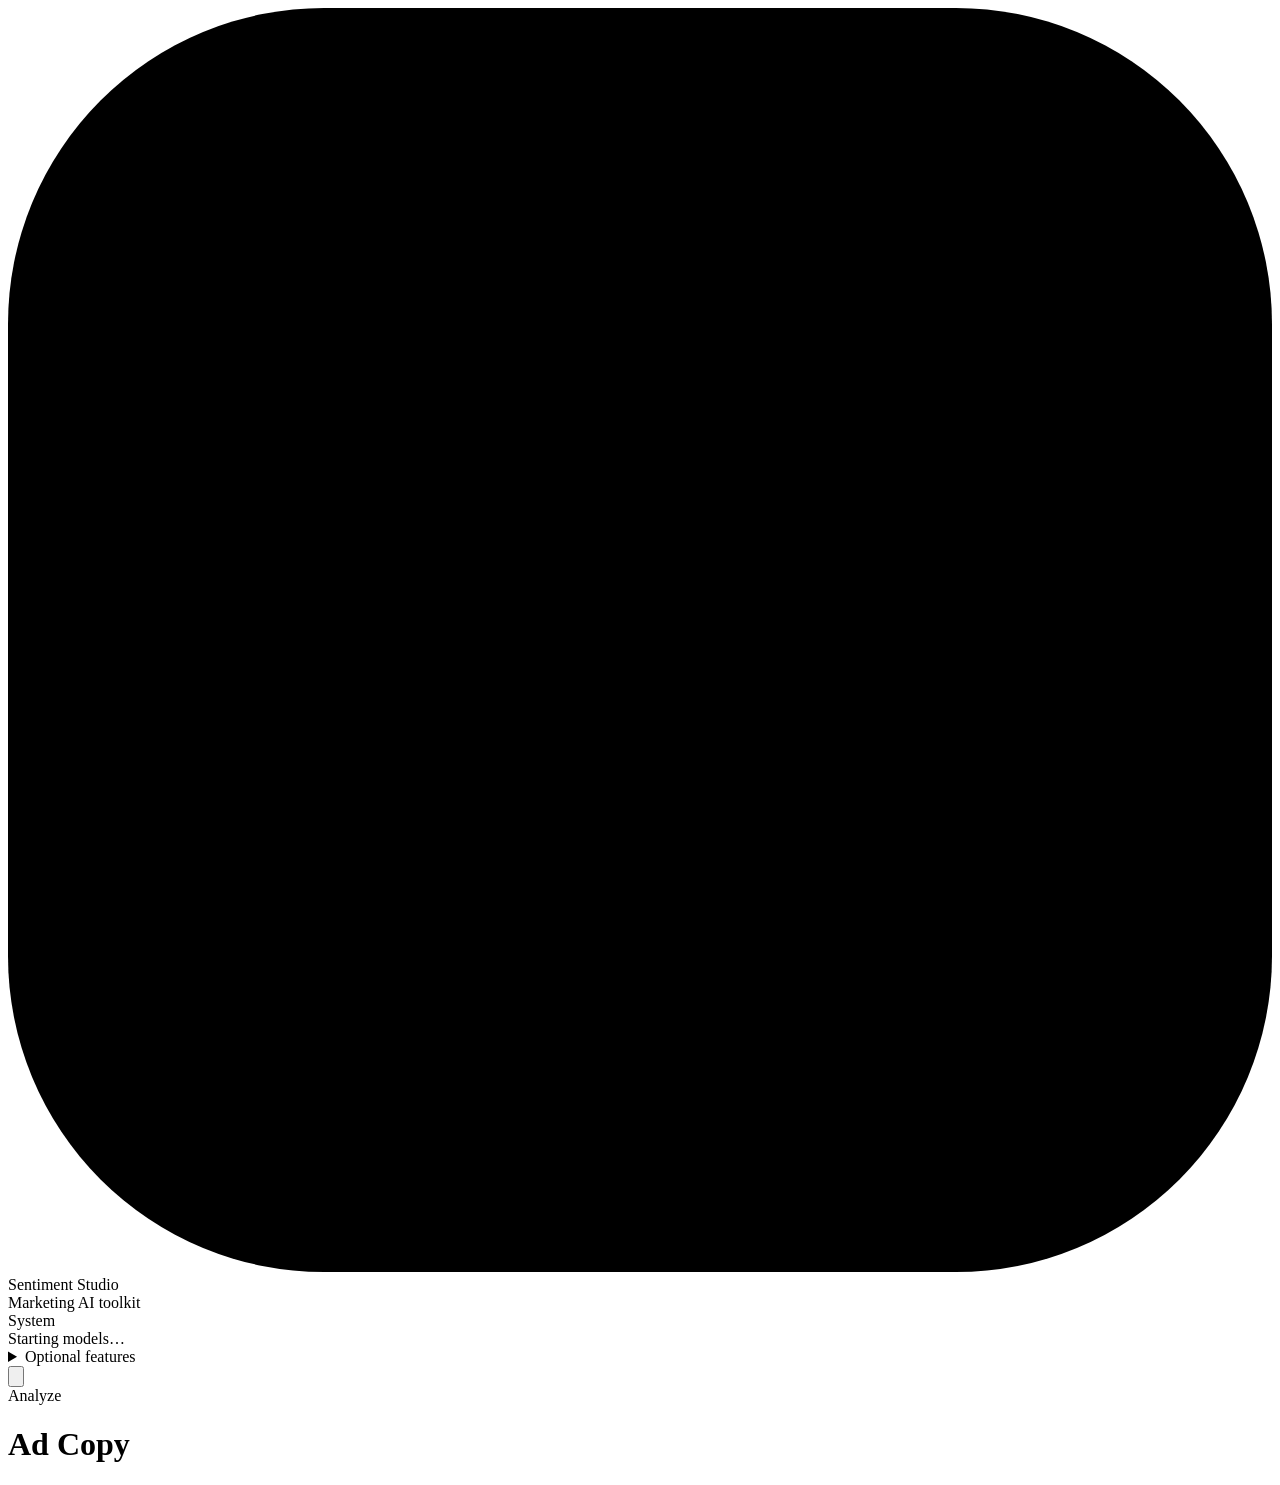
==== web/index.html @ fc153114 "Fix image quality scoring and replace Streamlit with a local web app Image analysis: blurry photos u" ====
<!doctype html>
<html lang="en">
<head>
  <meta charset="utf-8">
  <meta name="viewport" content="width=device-width, initial-scale=1">
  <title>Sentiment Studio</title>
  <meta name="description" content="AI-assisted marketing copy and creative analysis.">
  <link rel="icon" href="data:image/svg+xml,%3Csvg xmlns='http://www.w3.org/2000/svg' viewBox='0 0 32 32'%3E%3Crect width='32' height='32' rx='8' fill='%234F46E5'/%3E%3Cpath d='M16 7l9 9-9 9-9-9z' fill='white'/%3E%3C/svg%3E">
  <link rel="preconnect" href="https://fonts.googleapis.com">
  <link rel="preconnect" href="https://fonts.gstatic.com" crossorigin>
  <link href="https://fonts.googleapis.com/css2?family=Inter:wght@400;500;600;700&family=Plus+Jakarta+Sans:wght@600;700;800&display=swap" rel="stylesheet">
  <link rel="stylesheet" href="/static/styles.css">
</head>
<body>
  <div class="app">
    <aside class="sidebar" id="sidebar">
      <div class="brand">
        <span class="brand-mark" aria-hidden="true">
          <svg viewBox="0 0 32 32"><rect width="32" height="32" rx="8"/><path d="M16 7l9 9-9 9-9-9z"/></svg>
        </span>
        <div>
          <div class="brand-name">Sentiment Studio</div>
          <div class="brand-sub">Marketing AI toolkit</div>
        </div>
      </div>

      <nav class="nav" id="nav" aria-label="Main"></nav>

      <div class="system" id="system">
        <div class="system-title">System</div>
        <div class="system-row"><span class="dot dot-loading" id="model-dot"></span><span id="model-status">Starting models…</span></div>
        <details class="system-deps">
          <summary>Optional features</summary>
          <ul id="deps-list"></ul>
        </details>
      </div>
    </aside>

    <div class="sidebar-backdrop" id="backdrop"></div>

    <main class="main">
      <header class="topbar">
        <button class="icon-btn menu-btn" id="menu-btn" aria-label="Open menu">
          <svg viewBox="0 0 24 24"><path d="M4 7h16M4 12h16M4 17h16"/></svg>
        </button>
        <div>
          <div class="crumb" id="crumb">Analyze</div>
          <h1 id="page-title">Ad Copy</h1>
        </div>
      </header>
      <section class="view" id="view" tabindex="-1"></section>
    </main>
  </div>

  <div class="toasts" id="toasts" role="status" aria-live="polite"></div>
  <script src="/static/app.js"></script>
</body>
</html>
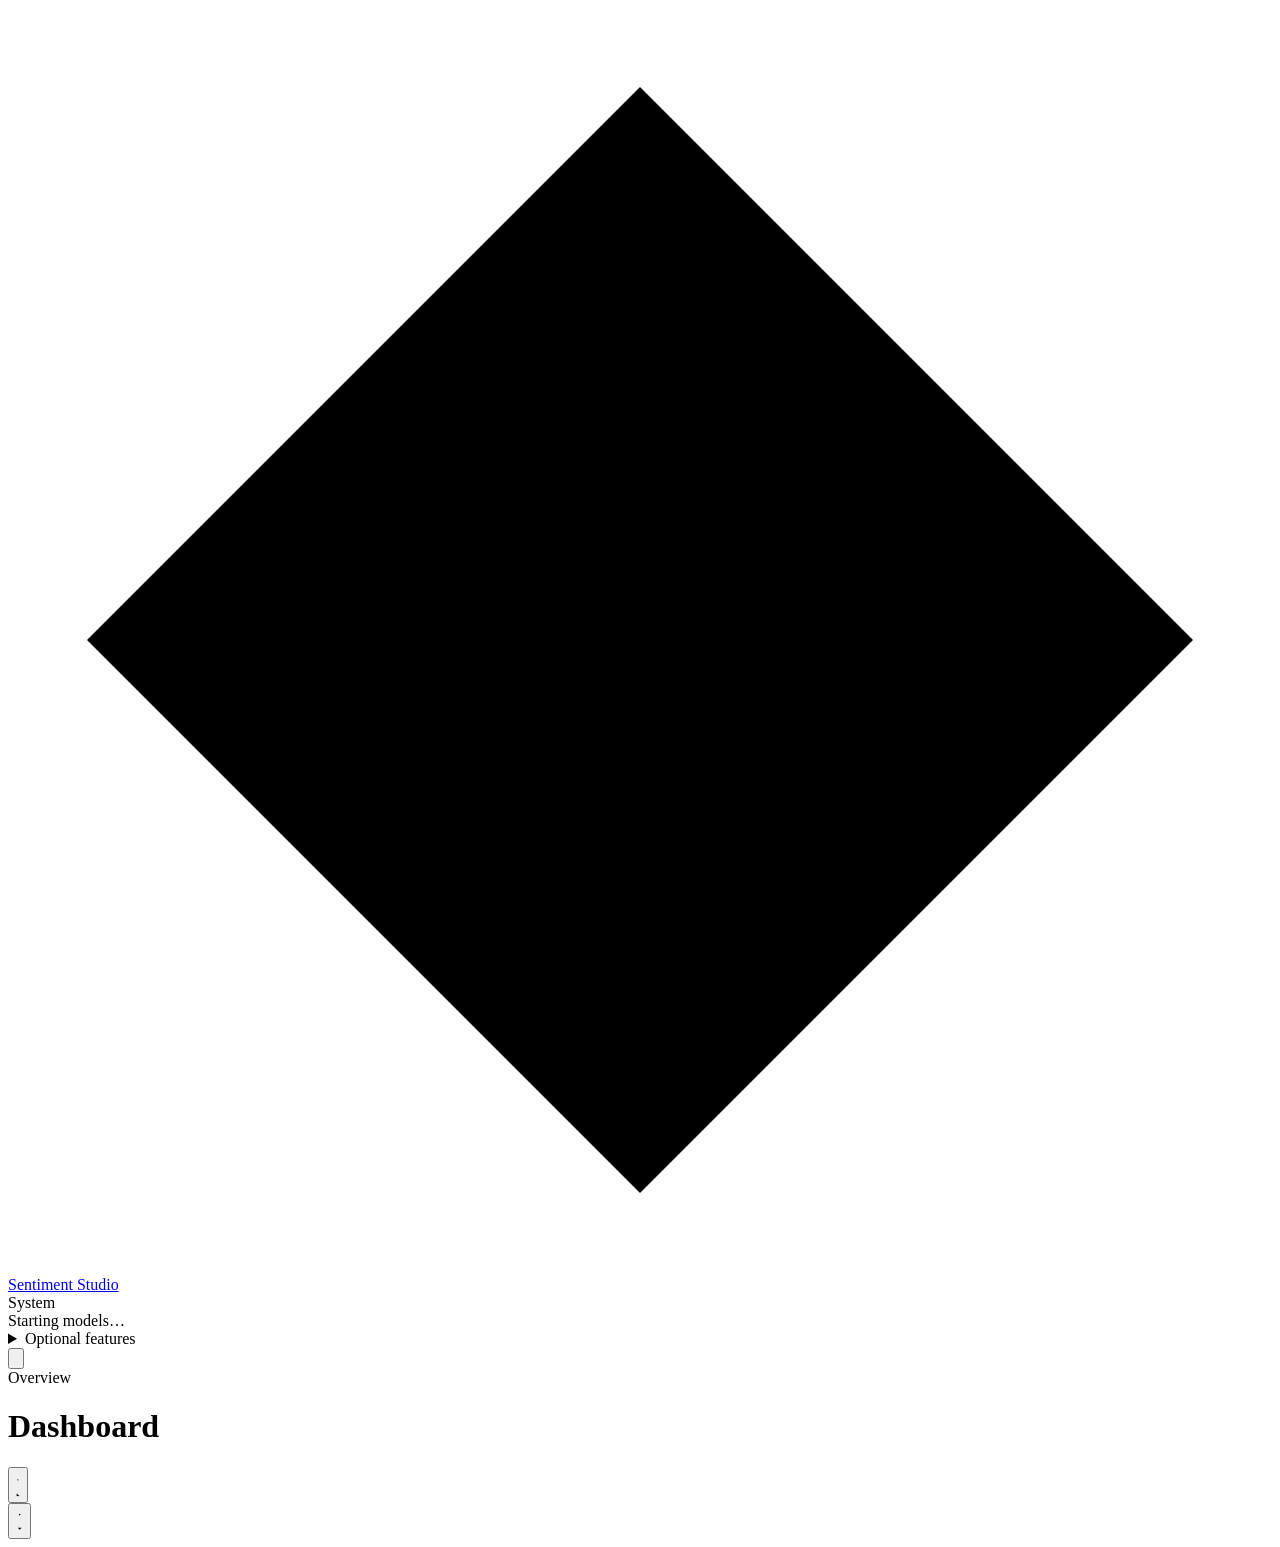
==== commit 0d923887: "Add a landing page, local accounts, a dashboard and light/dark themes - Home page at / introducing t" ====
--- a/web/index.html
+++ b/web/index.html
@@ -5,24 +5,18 @@
   <meta name="viewport" content="width=device-width, initial-scale=1">
   <title>Sentiment Studio</title>
   <meta name="description" content="AI-assisted marketing copy and creative analysis.">
-  <link rel="icon" href="data:image/svg+xml,%3Csvg xmlns='http://www.w3.org/2000/svg' viewBox='0 0 32 32'%3E%3Crect width='32' height='32' rx='8' fill='%234F46E5'/%3E%3Cpath d='M16 7l9 9-9 9-9-9z' fill='white'/%3E%3C/svg%3E">
+  <link rel="icon" href="data:image/svg+xml,%3Csvg xmlns='http://www.w3.org/2000/svg' viewBox='0 0 32 32'%3E%3Cdefs%3E%3ClinearGradient id='g' x1='0' y1='0' x2='1' y2='1'%3E%3Cstop offset='0' stop-color='%236A4CFF'/%3E%3Cstop offset='1' stop-color='%23FF5E9C'/%3E%3C/linearGradient%3E%3C/defs%3E%3Crect width='32' height='32' rx='9' fill='url(%23g)'/%3E%3Cpath d='M16 7l9 9-9 9-9-9z' fill='white'/%3E%3C/svg%3E">
   <link rel="preconnect" href="https://fonts.googleapis.com">
   <link rel="preconnect" href="https://fonts.gstatic.com" crossorigin>
   <link href="https://fonts.googleapis.com/css2?family=Inter:wght@400;500;600;700&family=Plus+Jakarta+Sans:wght@600;700;800&display=swap" rel="stylesheet">
+  <script src="/static/theme.js"></script>
+  <link rel="stylesheet" href="/static/theme.css">
   <link rel="stylesheet" href="/static/styles.css">
 </head>
 <body>
   <div class="app">
     <aside class="sidebar" id="sidebar">
-      <div class="brand">
-        <span class="brand-mark" aria-hidden="true">
-          <svg viewBox="0 0 32 32"><rect width="32" height="32" rx="8"/><path d="M16 7l9 9-9 9-9-9z"/></svg>
-        </span>
-        <div>
-          <div class="brand-name">Sentiment Studio</div>
-          <div class="brand-sub">Marketing AI toolkit</div>
-        </div>
-      </div>
+      <a class="logo brand" href="/app#/dashboard"><span class="logo-mark"><svg viewBox="0 0 16 16"><path d="M8 1l7 7-7 7-7-7z"/></svg></span>Sentiment Studio</a>
 
       <nav class="nav" id="nav" aria-label="Main"></nav>
 
@@ -43,9 +37,28 @@
         <button class="icon-btn menu-btn" id="menu-btn" aria-label="Open menu">
           <svg viewBox="0 0 24 24"><path d="M4 7h16M4 12h16M4 17h16"/></svg>
         </button>
-        <div>
-          <div class="crumb" id="crumb">Analyze</div>
-          <h1 id="page-title">Ad Copy</h1>
+        <div class="topbar-title">
+          <div class="crumb" id="crumb">Overview</div>
+          <h1 id="page-title">Dashboard</h1>
+        </div>
+        <div class="topbar-actions">
+          <button class="theme-toggle" data-theme-toggle aria-label="Switch light or dark mode">
+            <svg class="i-sun" viewBox="0 0 24 24"><circle cx="12" cy="12" r="4"/><path d="M12 2v2M12 20v2M4.9 4.9l1.4 1.4M17.7 17.7l1.4 1.4M2 12h2M20 12h2M4.9 19.1l1.4-1.4M17.7 6.3l1.4-1.4"/></svg>
+            <svg class="i-moon" viewBox="0 0 24 24"><path d="M21 12.8A9 9 0 1 1 11.2 3a7 7 0 0 0 9.8 9.8z"/></svg>
+          </button>
+          <div class="user-menu" id="user-menu">
+            <button class="user-btn" id="user-btn" aria-haspopup="menu" aria-expanded="false">
+              <span class="avatar" id="avatar">·</span><span class="user-name" id="user-name"></span>
+              <svg viewBox="0 0 24 24"><path d="M6 9l6 6 6-6"/></svg>
+            </button>
+            <div class="menu" id="menu" role="menu" hidden>
+              <div class="menu-head"><b id="menu-name"></b><span id="menu-email"></span></div>
+              <a role="menuitem" href="/app#/dashboard">Dashboard</a>
+              <a role="menuitem" href="/">Home page</a>
+              <button role="menuitem" data-theme-toggle>Switch theme</button>
+              <button role="menuitem" class="danger" id="logout">Log out</button>
+            </div>
+          </div>
         </div>
       </header>
       <section class="view" id="view" tabindex="-1"></section>
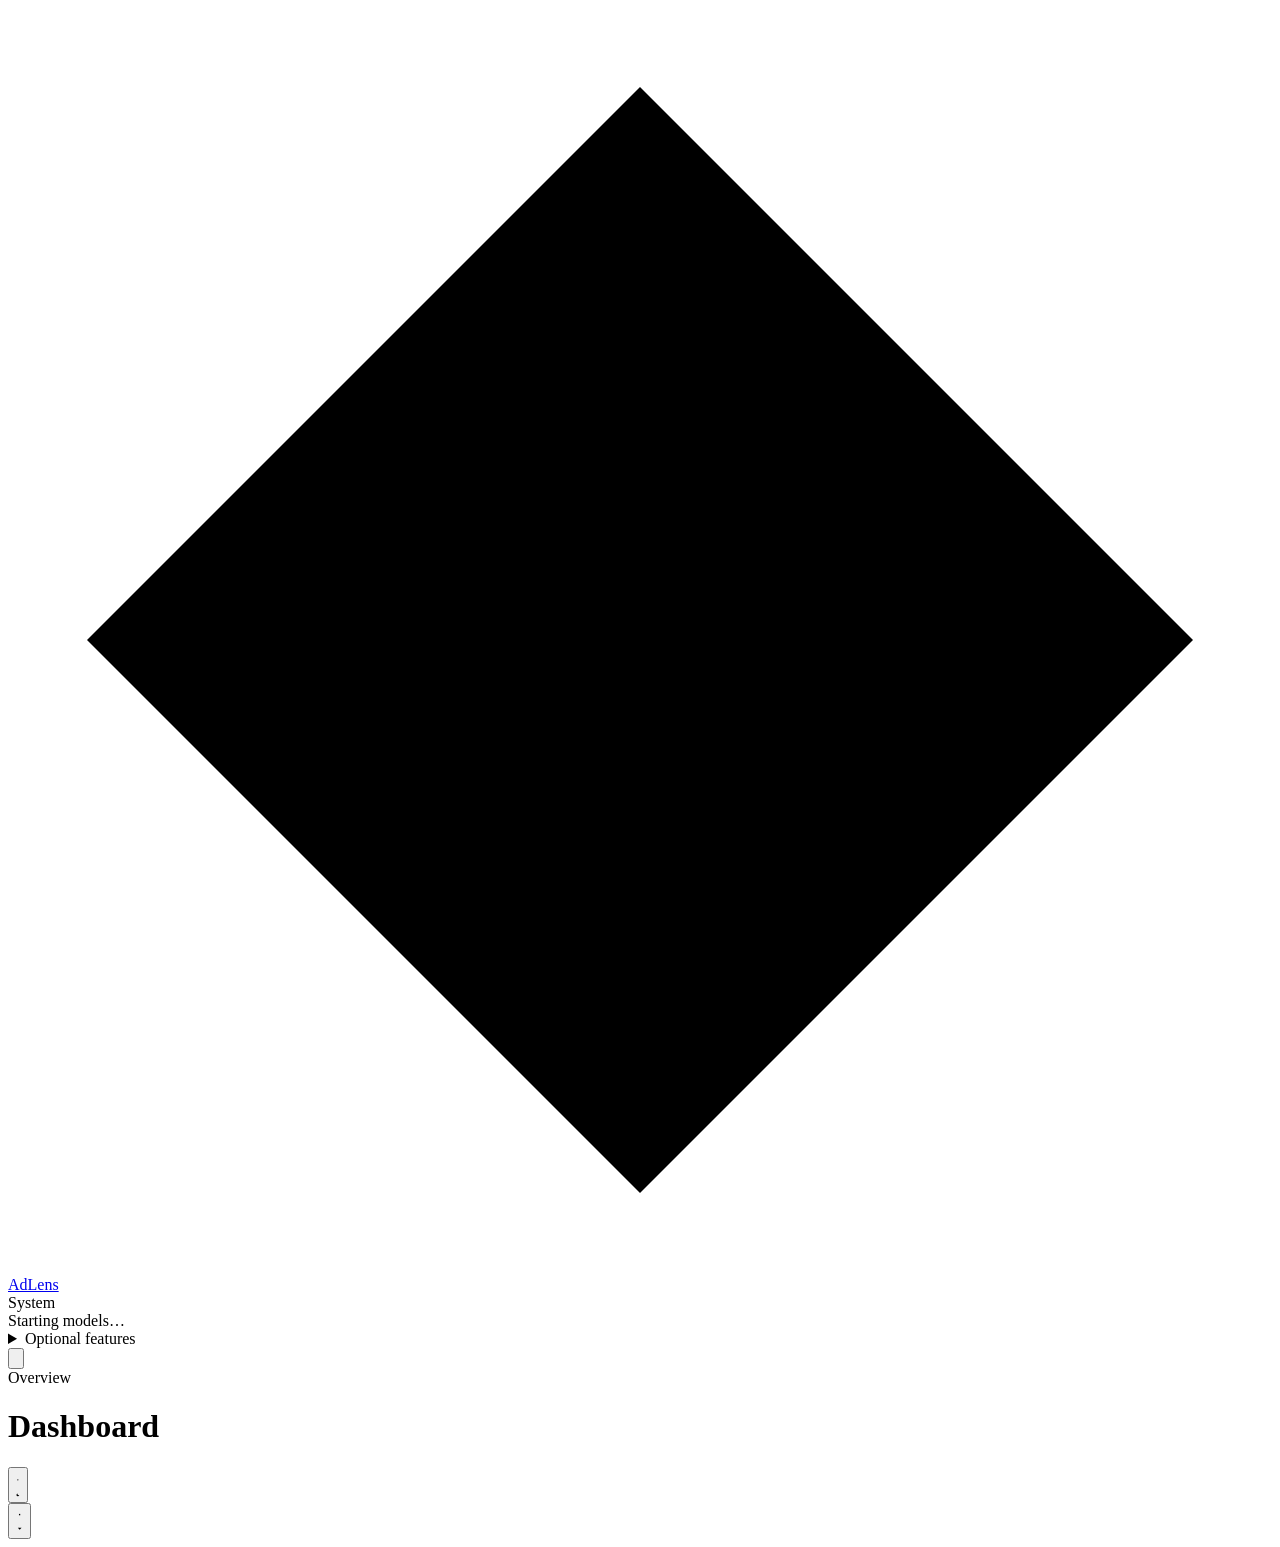
==== commit c34b6c85: "Rename the app to AdLens and add a held-out image evaluation The site, server and docs now use the n" ====
--- a/web/index.html
+++ b/web/index.html
@@ -3,7 +3,7 @@
 <head>
   <meta charset="utf-8">
   <meta name="viewport" content="width=device-width, initial-scale=1">
-  <title>Sentiment Studio</title>
+  <title>AdLens</title>
   <meta name="description" content="AI-assisted marketing copy and creative analysis.">
   <link rel="icon" href="data:image/svg+xml,%3Csvg xmlns='http://www.w3.org/2000/svg' viewBox='0 0 32 32'%3E%3Cdefs%3E%3ClinearGradient id='g' x1='0' y1='0' x2='1' y2='1'%3E%3Cstop offset='0' stop-color='%236A4CFF'/%3E%3Cstop offset='1' stop-color='%23FF5E9C'/%3E%3C/linearGradient%3E%3C/defs%3E%3Crect width='32' height='32' rx='9' fill='url(%23g)'/%3E%3Cpath d='M16 7l9 9-9 9-9-9z' fill='white'/%3E%3C/svg%3E">
   <link rel="preconnect" href="https://fonts.googleapis.com">
@@ -16,7 +16,7 @@
 <body>
   <div class="app">
     <aside class="sidebar" id="sidebar">
-      <a class="logo brand" href="/app#/dashboard"><span class="logo-mark"><svg viewBox="0 0 16 16"><path d="M8 1l7 7-7 7-7-7z"/></svg></span>Sentiment Studio</a>
+      <a class="logo brand" href="/app#/dashboard"><span class="logo-mark"><svg viewBox="0 0 16 16"><path d="M8 1l7 7-7 7-7-7z"/></svg></span>AdLens</a>
 
       <nav class="nav" id="nav" aria-label="Main"></nav>
 
